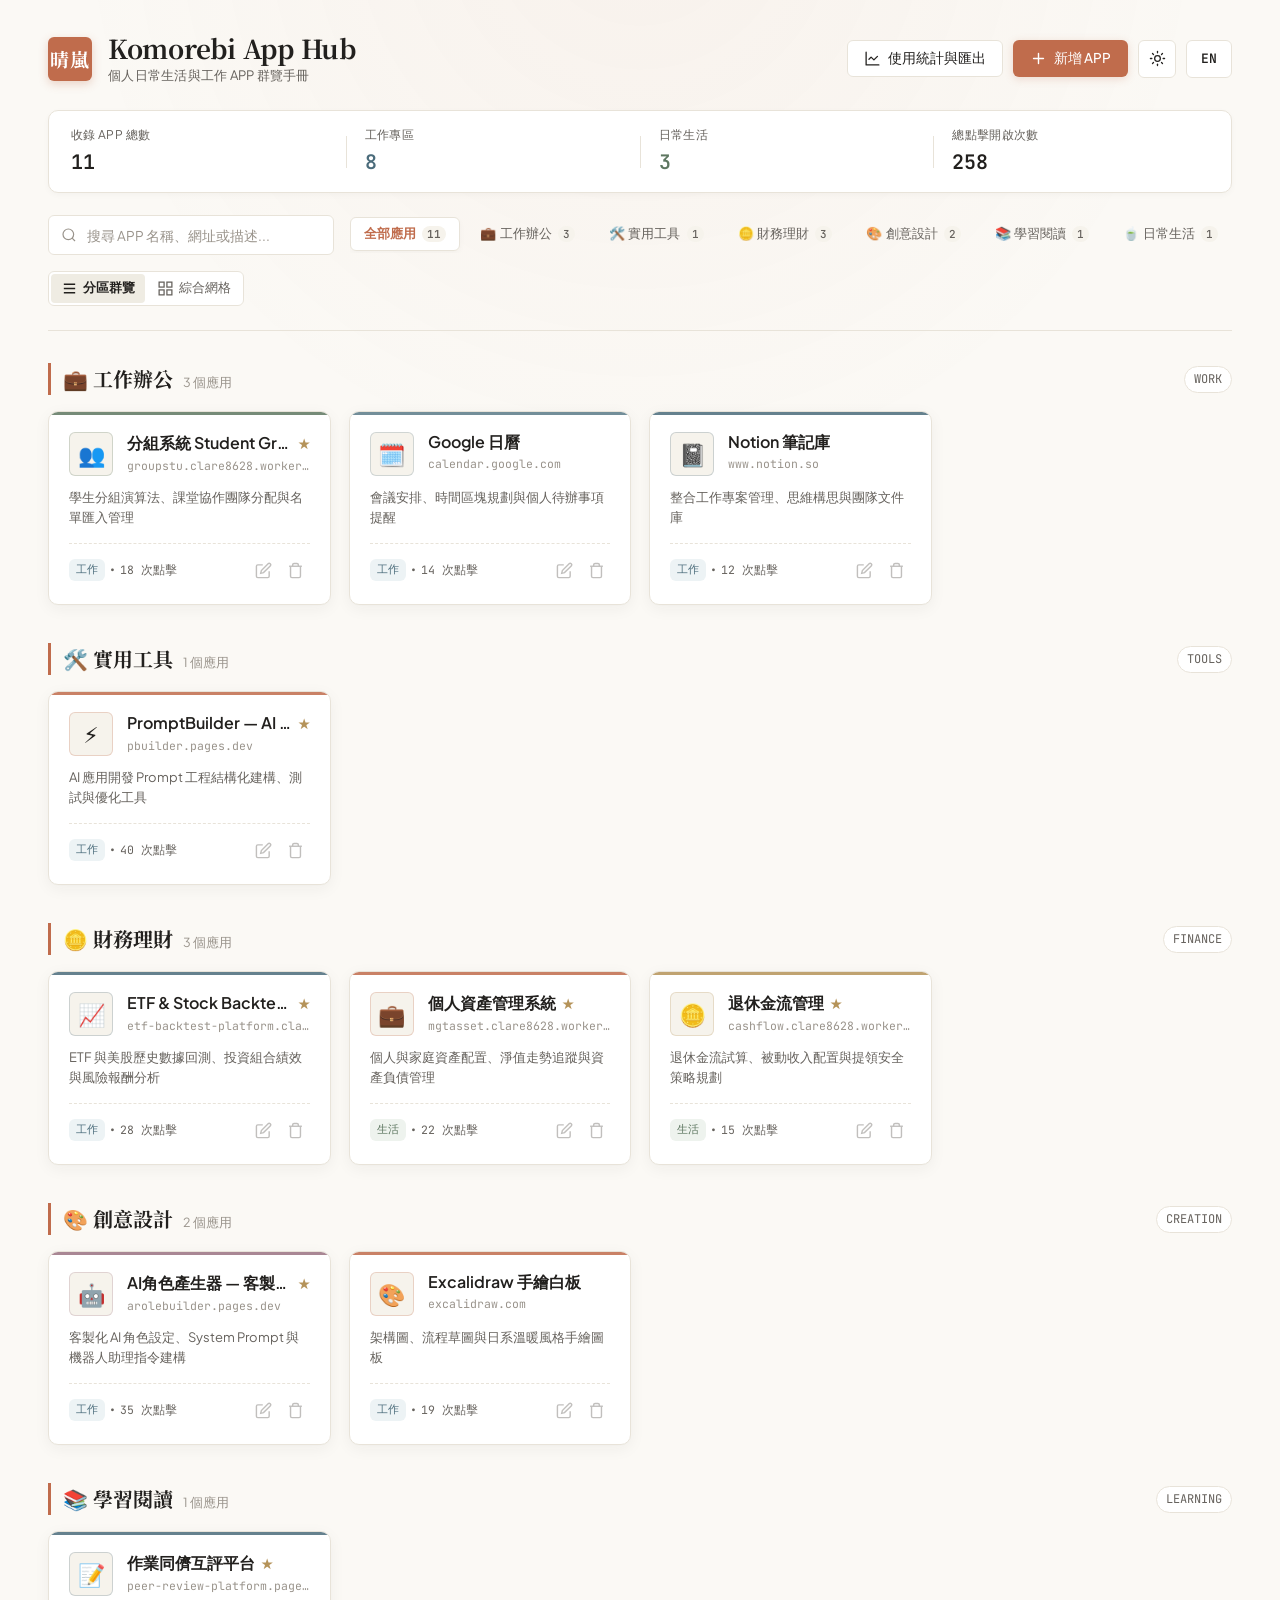
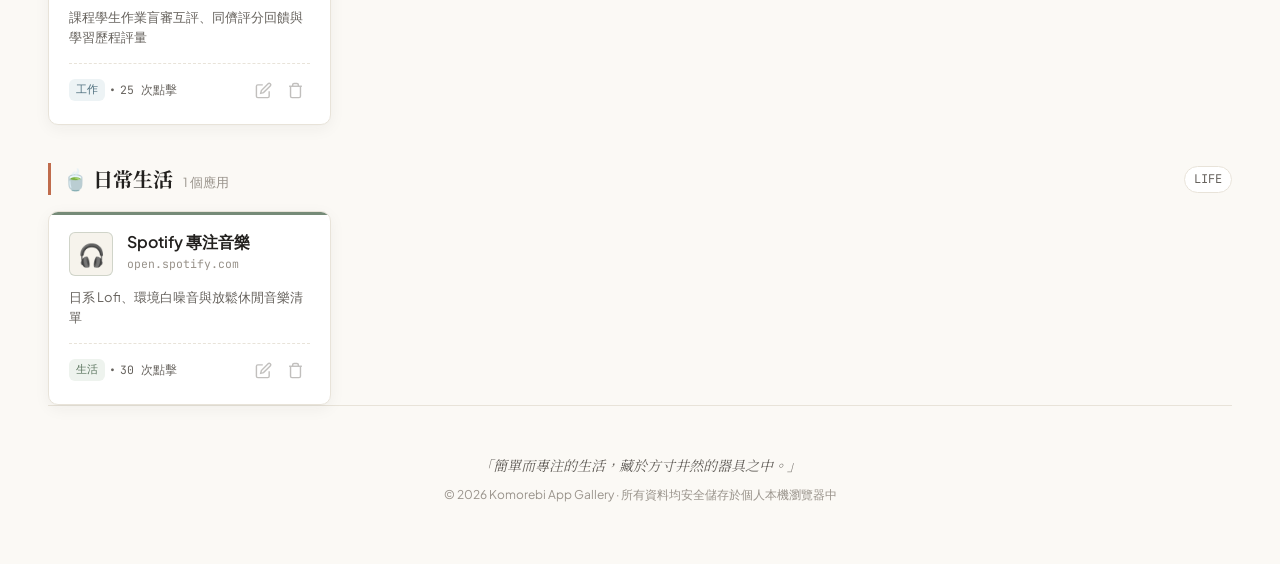
==== index.html @ ed37ae98 "feat: complete Komorebi Web App Gallery with Notion apps import" ====
<!DOCTYPE html>
<html lang="zh-Hant">
<head>
  <meta charset="UTF-8">
  <meta name="viewport" content="width=device-width, initial-scale=1.0">
  <title>Komorebi | 個人 Web APP 群覽網頁</title>
  <meta name="description" content="極簡日系溫潤風格的個人日常與工作 Web APP 群覽、管理與使用數據統計系統。">
  <!-- Google Fonts: Noto Serif TC (Editorial elegance) & Plus Jakarta Sans (Modern UI) -->
  <link rel="preconnect" href="https://fonts.googleapis.com">
  <link rel="preconnect" href="https://fonts.gstatic.com" crossorigin>
  <link href="https://fonts.googleapis.com/css2?family=Noto+Serif+TC:wght@400;600;700&family=Plus+Jakarta+Sans:wght@300;400;500;600;700&family=JetBrains+Mono:wght@400;500&display=swap" rel="stylesheet">
  <link rel="stylesheet" href="style.css">
</head>
<body>
  <div class="app-container">
    <!-- Header 頂部雜誌風刊頭導覽 -->
    <header class="editorial-header">
      <div class="header-top">
        <div class="brand-group">
          <span class="brand-stamp" aria-hidden="true">晴嵐</span>
          <div class="brand-title-wrap">
            <h1 class="brand-title" data-i18n="brandTitle">Komorebi App Hub</h1>
            <p class="brand-subtitle" data-i18n="brandSubtitle">個人日常生活與工作 APP 群覽手冊</p>
          </div>
        </div>

        <div class="header-actions">
          <!-- 統計儀表板按鈕 -->
          <button id="btnOpenStats" class="btn btn-outline" type="button" aria-haspopup="dialog">
            <svg class="icon" viewBox="0 0 24 24" fill="none" stroke="currentColor" stroke-width="1.8" stroke-linecap="round" stroke-linejoin="round"><path d="M3 3v18h18"/><path d="m19 9-5 5-4-4-3 3"/></svg>
            <span data-i18n="btnStats">使用統計與匯出</span>
          </button>

          <!-- 新增 APP 按鈕 -->
          <button id="btnOpenAddApp" class="btn btn-primary" type="button" aria-haspopup="dialog">
            <svg class="icon" viewBox="0 0 24 24" fill="none" stroke="currentColor" stroke-width="2" stroke-linecap="round" stroke-linejoin="round"><path d="M12 5v14M5 12h14"/></svg>
            <span data-i18n="btnAddApp">新增 APP</span>
          </button>

          <!-- 深淺色模式切換 -->
          <button id="btnThemeToggle" class="icon-button" type="button" title="切換色調" aria-label="Toggle theme">
            <svg id="iconSun" class="icon" viewBox="0 0 24 24" fill="none" stroke="currentColor" stroke-width="1.8" stroke-linecap="round" stroke-linejoin="round"><circle cx="12" cy="12" r="4"/><path d="M12 2v2"/><path d="M12 20v2"/><path d="m4.93 4.93 1.41 1.41"/><path d="m17.66 17.66 1.41 1.41"/><path d="M2 12h2"/><path d="M20 12h2"/><path d="m6.34 17.66-1.41 1.41"/><path d="m19.07 4.93-1.41 1.41"/></svg>
            <svg id="iconMoon" class="icon hidden" viewBox="0 0 24 24" fill="none" stroke="currentColor" stroke-width="1.8" stroke-linecap="round" stroke-linejoin="round"><path d="M12 3a6 6 0 0 0 9 9 9 9 0 1 1-9-9Z"/></svg>
          </button>

          <!-- 語言切換 (ZH / EN) -->
          <button id="btnLangToggle" class="lang-toggle-btn" type="button" aria-label="Switch language">
            <span class="lang-text" id="currentLangText">EN</span>
          </button>
        </div>
      </div>

      <!-- 統計摘要列 (Mini Metrics Bar) -->
      <section class="metrics-bar" aria-label="Overview Metrics">
        <div class="metric-item">
          <span class="metric-label" data-i18n="metricTotalApps">收錄 APP 總數</span>
          <strong class="metric-value" id="metricTotalApps">0</strong>
        </div>
        <div class="metric-divider"></div>
        <div class="metric-item">
          <span class="metric-label" data-i18n="metricWorkApps">工作專區</span>
          <strong class="metric-value highlight-work" id="metricWorkApps">0</strong>
        </div>
        <div class="metric-divider"></div>
        <div class="metric-item">
          <span class="metric-label" data-i18n="metricLifeApps">日常生活</span>
          <strong class="metric-value highlight-life" id="metricLifeApps">0</strong>
        </div>
        <div class="metric-divider"></div>
        <div class="metric-item">
          <span class="metric-label" data-i18n="metricTotalLaunches">總點擊開啟次數</span>
          <strong class="metric-value" id="metricTotalLaunches">0</strong>
        </div>
      </section>

      <!-- 篩選與檢視控制列 (Controls & Search) -->
      <div class="controls-bar">
        <!-- 搜尋列 -->
        <div class="search-wrap">
          <svg class="search-icon" viewBox="0 0 24 24" fill="none" stroke="currentColor" stroke-width="1.8"><circle cx="11" cy="11" r="8"/><path d="m21 21-4.3-4.3"/></svg>
          <input type="search" id="searchInput" class="search-input" placeholder="搜尋 APP 名稱、網址或描述..." data-i18n-placeholder="searchPlaceholder" autocomplete="off">
          <button id="btnClearSearch" class="clear-search-btn hidden" type="button" aria-label="Clear search">×</button>
        </div>

        <!-- 快速分類篩選按鈕列 -->
        <nav class="category-tabs" id="categoryTabs" aria-label="Category filter">
          <!-- Dynamically populated via JS -->
        </nav>

        <!-- 檢視模式切換 (群覽分區列 vs 緊湊網格) -->
        <div class="view-switch-group" role="radiogroup" aria-label="View Mode">
          <button type="button" id="btnViewSections" class="view-switch-btn active" title="依類型分區呈現" aria-pressed="true">
            <svg class="icon" viewBox="0 0 24 24" fill="none" stroke="currentColor" stroke-width="1.8"><path d="M4 6h16M4 12h16M4 18h16"/></svg>
            <span data-i18n="viewSections">分區群覽</span>
          </button>
          <button type="button" id="btnViewGrid" class="view-switch-btn" title="綜合網格" aria-pressed="false">
            <svg class="icon" viewBox="0 0 24 24" fill="none" stroke="currentColor" stroke-width="1.8"><rect x="3" y="3" width="7" height="7"/><rect x="14" y="3" width="7" height="7"/><rect x="14" y="14" width="7" height="7"/><rect x="3" y="14" width="7" height="7"/></svg>
            <span data-i18n="viewGrid">綜合網格</span>
          </button>
        </div>
      </div>
    </header>

    <!-- 主要內容區 (Gallery Sections / Grid) -->
    <main class="main-content" id="mainContent">
      <div id="galleryContainer" class="gallery-container">
        <!-- 動態渲染各分類與 APP 卡片 -->
      </div>

      <!-- 空狀態 (當無任何 APP 或搜尋無結果時) -->
      <div id="emptyState" class="empty-state hidden">
        <div class="empty-illustration">🍃</div>
        <h3 class="empty-title" data-i18n="emptyTitle">尚未找到相符的 Web APP</h3>
        <p class="empty-desc" data-i18n="emptyDesc">試著更換搜尋關鍵字，或點擊右上角「新增 APP」加入您的第一個應用。</p>
        <button id="btnEmptyAdd" class="btn btn-outline" type="button" data-i18n="emptyAddBtn">立刻新增 APP</button>
      </div>
    </main>

    <!-- 頁尾 -->
    <footer class="editorial-footer">
      <div class="footer-inner">
        <p class="footer-note">
          <span data-i18n="footerWabiSabi">「簡單而專注的生活，藏於方寸井然的器具之中。」</span>
        </p>
        <p class="footer-copy">
          © 2026 Komorebi App Gallery · <span data-i18n="footerDataNotice">所有資料均安全儲存於個人本機瀏覽器中</span>
        </p>
      </div>
    </footer>
  </div>

  <!-- 新增 / 編輯 APP 彈窗 (<dialog>) -->
  <dialog id="appDialog" class="modal-dialog">
    <div class="dialog-card">
      <header class="dialog-header">
        <h2 id="dialogTitle" class="dialog-title" data-i18n="modalAddTitle">新增 Web APP</h2>
        <button id="btnCloseDialog" class="btn-close" type="button" aria-label="Close dialog">✕</button>
      </header>

      <form id="appForm" class="dialog-form" novalidate>
        <input type="hidden" id="appId">

        <div class="form-group">
          <label for="appName" class="form-label">
            <span data-i18n="formName">APP 名稱</span> <span class="req">*</span>
          </label>
          <input type="text" id="appName" class="form-input" placeholder="例如：Notion 知識筆記、Spotify 音樂" required>
        </div>

        <div class="form-group">
          <label for="appUrl" class="form-label">
            <span data-i18n="formUrl">網址 URL</span> <span class="req">*</span>
          </label>
          <input type="url" id="appUrl" class="form-input" placeholder="https://..." required>
        </div>

        <div class="form-row">
          <div class="form-group form-group-half">
            <label for="appCategory" class="form-label">
              <span data-i18n="formCategory">所屬類型</span> <span class="req">*</span>
            </label>
            <select id="appCategory" class="form-select" required>
              <option value="work">💼 工作辦公 (Work)</option>
              <option value="life">🍵 日常生活 (Life)</option>
              <option value="learning">📚 學習閱讀 (Learning)</option>
              <option value="tools">🛠️ 實用工具 (Tools)</option>
              <option value="creation">🎨 創意設計 (Creation)</option>
              <option value="finance">🪙 財務理財 (Finance)</option>
            </select>
          </div>

          <div class="form-group form-group-half">
            <label for="appScope" class="form-label">
              <span data-i18n="formScope">使用場景維度</span> <span class="req">*</span>
            </label>
            <select id="appScope" class="form-select" required>
              <option value="work" data-i18n="scopeWork">工作用途 (Work)</option>
              <option value="life" data-i18n="scopeLife">日常生活 (Life)</option>
            </select>
          </div>
        </div>

        <div class="form-row">
          <div class="form-group form-group-half">
            <label for="appIcon" class="form-label">
              <span data-i18n="formIcon">圖示或 Emoji</span>
            </label>
            <input type="text" id="appIcon" class="form-input" placeholder="例如：📝, ☕, 📊 或圖片網址" maxlength="100">
          </div>

          <div class="form-group form-group-half">
            <label for="appColor" class="form-label">
              <span data-i18n="formColor">代表色系</span>
            </label>
            <div class="color-picker-group">
              <input type="color" id="appColor" class="form-color" value="#C06C4C">
              <span class="color-preset-wrap" id="colorPresets">
                <button type="button" class="preset-color-dot" style="background:#C06C4C" data-color="#C06C4C" title="陶橘"></button>
                <button type="button" class="preset-color-dot" style="background:#5B7B88" data-color="#5B7B88" title="和青"></button>
                <button type="button" class="preset-color-dot" style="background:#657D6A" data-color="#657D6A" title="抹茶"></button>
                <button type="button" class="preset-color-dot" style="background:#9B7382" data-color="#9B7382" title="墨紫"></button>
                <button type="button" class="preset-color-dot" style="background:#8D775F" data-color="#8D775F" title="柴褐"></button>
              </span>
            </div>
          </div>
        </div>

        <div class="form-group">
          <label for="appDescription" class="form-label">
            <span data-i18n="formDescription">簡介備註 / 說明</span>
          </label>
          <textarea id="appDescription" class="form-textarea" rows="2" placeholder="例如：用於專案規劃、日常反思或資料彙整"></textarea>
        </div>

        <div class="form-group form-checkbox-group">
          <label class="checkbox-label">
            <input type="checkbox" id="appPinned">
            <span class="checkbox-custom"></span>
            <span data-i18n="formPinned">釘選至常用精選 (Pinned to top)</span>
          </label>
        </div>

        <footer class="dialog-actions">
          <button type="button" id="btnCancelDialog" class="btn btn-outline" data-i18n="btnCancel">取消</button>
          <button type="submit" class="btn btn-primary" data-i18n="btnSave">儲存應用</button>
        </footer>
      </form>
    </div>
  </dialog>

  <!-- 數據統計與匯出抽屜/彈窗 (<dialog>) -->
  <dialog id="statsDialog" class="modal-dialog modal-dialog-lg">
    <div class="dialog-card">
      <header class="dialog-header">
        <div class="dialog-header-title-group">
          <h2 class="dialog-title" data-i18n="statsTitle">個人 APP 使用數據統計與匯出</h2>
          <p class="dialog-subtitle" data-i18n="statsSubtitle">追蹤工作與日常生活節奏，掌握數位工具使用習慣</p>
        </div>
        <button id="btnCloseStats" class="btn-close" type="button" aria-label="Close statistics">✕</button>
      </header>

      <div class="stats-content">
        <!-- 上半部：核心指標卡片 -->
        <div class="stats-summary-grid">
          <div class="stat-box">
            <span class="stat-box-title" data-i18n="statBoxTotalClicks">累計啟用次數</span>
            <span class="stat-box-num" id="statTotalClicks">0</span>
            <span class="stat-box-hint" data-i18n="statBoxClicksHint">每次點擊卡片自動計入</span>
          </div>
          <div class="stat-box">
            <span class="stat-box-title" data-i18n="statBoxWorkRatio">工作使用佔比</span>
            <span class="stat-box-num highlight-work" id="statWorkRatio">0%</span>
            <span class="stat-box-hint" id="statWorkCountText">0 次點擊</span>
          </div>
          <div class="stat-box">
            <span class="stat-box-title" data-i18n="statBoxLifeRatio">生活休閒佔比</span>
            <span class="stat-box-num highlight-life" id="statLifeRatio">0%</span>
            <span class="stat-box-hint" id="statLifeCountText">0 次點擊</span>
          </div>
          <div class="stat-box">
            <span class="stat-box-title" data-i18n="statBoxActiveApp">最常使用 APP</span>
            <span class="stat-box-num text-sm" id="statTopApp">-</span>
            <span class="stat-box-hint" id="statTopAppClicks">0 次</span>
          </div>
        </div>

        <!-- 比例長條視覺化 (Visual Progress Bar) -->
        <div class="ratio-bar-section">
          <div class="ratio-bar-labels">
            <span>💼 <span data-i18n="scopeWork">工作用途</span>: <strong id="ratioWorkPercent">0%</strong></span>
            <span>🍵 <span data-i18n="scopeLife">日常生活</span>: <strong id="ratioLifePercent">0%</strong></span>
          </div>
          <div class="ratio-progress-bar">
            <div id="ratioProgressWork" class="progress-fill work" style="width: 50%;"></div>
            <div id="ratioProgressLife" class="progress-fill life" style="width: 50%;"></div>
          </div>
        </div>

        <!-- 中半部：使用頻率排行榜 -->
        <div class="stats-rank-section">
          <h3 class="section-subheading" data-i18n="statsRankingTitle">🏆 常用排行榜 Top 5</h3>
          <ul class="stats-rank-list" id="statsRankList">
            <!-- 動態注入排名項目 -->
          </ul>
        </div>

        <!-- 下半部：數據匯出與備份管理 -->
        <div class="stats-export-section">
          <h3 class="section-subheading" data-i18n="exportSectionTitle">📦 數據備份與匯出管理</h3>
          <p class="section-desc" data-i18n="exportSectionDesc">支援將 APP 清單與使用紀錄匯出為 CSV 報表或完整 JSON 備份檔，隨時可跨電腦與瀏覽器還原。</p>

          <div class="export-btn-group">
            <button id="btnExportCSV" class="btn btn-outline" type="button">
              <svg class="icon" viewBox="0 0 24 24" fill="none" stroke="currentColor" stroke-width="1.8"><path d="M14 2H6a2 2 0 0 0-2 2v16a2 2 0 0 0 2 2h12a2 2 0 0 0 2-2V8z"/><polyline points="14 2 14 8 20 8"/><line x1="8" y1="13" x2="16" y2="13"/><line x1="8" y1="17" x2="16" y2="17"/></svg>
              <span data-i18n="btnExportCSV">匯出 CSV 使用報表</span>
            </button>

            <button id="btnExportJSON" class="btn btn-outline" type="button">
              <svg class="icon" viewBox="0 0 24 24" fill="none" stroke="currentColor" stroke-width="1.8"><path d="M21 15v4a2 2 0 0 1-2 2H5a2 2 0 0 1-2-2v-4"/><polyline points="7 10 12 15 17 10"/><line x1="12" y1="15" x2="12" y2="3"/></svg>
              <span data-i18n="btnExportJSON">匯出完整備份 (JSON)</span>
            </button>

            <label class="btn btn-outline file-input-label">
              <svg class="icon" viewBox="0 0 24 24" fill="none" stroke="currentColor" stroke-width="1.8"><path d="M21 15v4a2 2 0 0 1-2 2H5a2 2 0 0 1-2-2v-4"/><polyline points="17 8 12 3 7 8"/><line x1="12" y1="3" x2="12" y2="15"/></svg>
              <span data-i18n="btnImportJSON">匯入備份檔 (JSON)</span>
              <input type="file" id="fileImportJSON" accept=".json" class="visually-hidden">
            </label>

            <button id="btnResetData" class="btn btn-text text-danger" type="button" data-i18n="btnResetDefaults">
              重置為初始範例資料
            </button>
          </div>
        </div>
      </div>
    </div>
  </dialog>

  <!-- 刪除確認對話框 (<dialog>) -->
  <dialog id="deleteConfirmDialog" class="modal-dialog modal-dialog-sm">
    <div class="dialog-card">
      <header class="dialog-header">
        <h3 class="dialog-title" data-i18n="confirmDeleteTitle">確認移除此 APP？</h3>
        <button id="btnCloseDeleteConfirm" class="btn-close" type="button">✕</button>
      </header>
      <div class="dialog-body">
        <p id="deleteConfirmText" class="delete-hint">您確定要從群覽中移除「<strong id="deleteAppName"></strong>」嗎？此操作無法還原。</p>
      </div>
      <footer class="dialog-actions">
        <button id="btnCancelDelete" class="btn btn-outline" type="button" data-i18n="btnCancel">取消</button>
        <button id="btnConfirmDelete" class="btn btn-danger" type="button" data-i18n="btnDeleteConfirm">確認移除</button>
      </footer>
    </div>
  </dialog>

  <!-- 吐司通知提示 (Toast notification) -->
  <div id="toast" class="toast-notification hidden" role="status" aria-live="polite">
    <span id="toastMessage"></span>
  </div>

  <script type="module" src="app.js"></script>
</body>
</html>
---- style.css ----
/* ==========================================================================
   Komorebi App Hub - 日系溫潤極簡編輯風格樣式表 (Japanese Warm Minimalism & Editorial)
   ========================================================================== */

:root {
  /* 淺色日系和紙基調 (Washi Light Palette) */
  --bg-canvas: #FBF9F5;
  --bg-card: #FFFFFF;
  --bg-card-subtle: #F6F3EC;
  --bg-surface-hover: #EFECE3;
  --bg-dialog-overlay: rgba(34, 32, 30, 0.45);

  /* 文字墨色階級 (Sumi Ink Hierarchy) */
  --text-main: #22201E;
  --text-muted: #66625D;
  --text-faint: #99938B;
  --text-inverse: #FFFFFF;

  /* 日系傳統雅緻點綴色 (Japanese Traditional Accents) */
  --color-terracotta: #C06C4C; /* 陶橘 / 茜色 */
  --color-terracotta-soft: #F9EFE9;
  --color-matcha: #5E7761;     /* 抹茶綠 */
  --color-matcha-soft: #EEF3EE;
  --color-indigo: #4B6C7B;     /* 和青 */
  --color-indigo-soft: #EDF3F5;
  --color-gold: #B59359;       /* 砂金 */
  --color-gold-soft: #F8F4EB;
  --color-danger: #B33939;
  --color-danger-soft: #FBF0F0;

  /* 線條與陰影 (Delicate Edges & Shadows) */
  --border-light: #E8E3D9;
  --border-hover: #D4CDBC;
  --shadow-sm: 0 2px 6px rgba(42, 38, 33, 0.03);
  --shadow-card: 0 4px 16px rgba(42, 38, 33, 0.05), 0 1px 3px rgba(42, 38, 33, 0.02);
  --shadow-hover: 0 10px 28px rgba(42, 38, 33, 0.09), 0 2px 6px rgba(42, 38, 33, 0.04);
  --shadow-modal: 0 24px 60px rgba(34, 32, 30, 0.18), 0 6px 18px rgba(34, 32, 30, 0.08);

  /* 字體系統 (Typography System) */
  --font-serif: 'Noto Serif TC', serif;
  --font-sans: 'Plus Jakarta Sans', system-ui, -apple-system, BlinkMacSystemFont, 'Segoe UI', Roboto, sans-serif;
  --font-mono: 'JetBrains Mono', monospace;

  /* 幾何尺寸與圓角 */
  --radius-sm: 6px;
  --radius-md: 10px;
  --radius-lg: 16px;
  --radius-full: 9999px;
  --transition-fast: 0.18s cubic-bezier(0.16, 1, 0.3, 1);
  --transition-normal: 0.28s cubic-bezier(0.16, 1, 0.3, 1);
}

/* 深色和風墨夜模式 (Sumi Ink Yoru Dark Mode) */
[data-theme="dark"] {
  --bg-canvas: #161514;
  --bg-card: #201E1C;
  --bg-card-subtle: #292724;
  --bg-surface-hover: #33302C;
  --bg-dialog-overlay: rgba(0, 0, 0, 0.75);

  --text-main: #F3EFEB;
  --text-muted: #B3ADA5;
  --text-faint: #7E776F;
  --text-inverse: #161514;

  --color-terracotta: #D87F60;
  --color-terracotta-soft: #38241D;
  --color-matcha: #76957B;
  --color-matcha-soft: #202D22;
  --color-indigo: #62889A;
  --color-indigo-soft: #1B2930;
  --color-gold: #CCA76B;
  --color-gold-soft: #322A1E;

  --border-light: #34302C;
  --border-hover: #48443E;
  --shadow-sm: 0 2px 6px rgba(0, 0, 0, 0.3);
  --shadow-card: 0 4px 18px rgba(0, 0, 0, 0.4);
  --shadow-hover: 0 10px 30px rgba(0, 0, 0, 0.6);
  --shadow-modal: 0 24px 60px rgba(0, 0, 0, 0.8);
}

/* 基礎重設 */
*, *::before, *::after {
  box-sizing: border-box;
  margin: 0;
  padding: 0;
}

body {
  background-color: var(--bg-canvas);
  color: var(--text-main);
  font-family: var(--font-sans);
  font-size: 15px;
  line-height: 1.6;
  -webkit-font-smoothing: antialiased;
  -moz-osx-font-smoothing: grayscale;
  transition: background-color var(--transition-normal), color var(--transition-normal);
  min-height: 100vh;
  display: flex;
  flex-direction: column;
}

/* 裝飾底層紋理 (Subtle Washi Texture Gradient) */
body::before {
  content: "";
  position: fixed;
  top: 0;
  left: 0;
  right: 0;
  height: 420px;
  background: radial-gradient(circle at 50% -20%, rgba(192, 108, 76, 0.05) 0%, transparent 70%);
  pointer-events: none;
  z-index: 0;
}

.app-container {
  position: relative;
  z-index: 1;
  max-width: 1240px;
  margin: 0 auto;
  padding: 32px 28px 60px;
  width: 100%;
  display: flex;
  flex-direction: column;
  min-height: 100vh;
}

/* ==========================================================================
   Editorial Header 雜誌刊頭導覽列
   ========================================================================== */
.editorial-header {
  margin-bottom: 32px;
  border-bottom: 1px solid var(--border-light);
  padding-bottom: 24px;
}

.header-top {
  display: flex;
  justify-content: space-between;
  align-items: center;
  flex-wrap: wrap;
  gap: 20px;
  margin-bottom: 24px;
}

.brand-group {
  display: flex;
  align-items: center;
  gap: 16px;
}

/* 日系印章風裝飾 (Inkan / Seal Badge) */
.brand-stamp {
  display: inline-flex;
  align-items: center;
  justify-content: center;
  width: 44px;
  height: 44px;
  background-color: var(--color-terracotta);
  color: #FFFFFF;
  font-family: var(--font-serif);
  font-weight: 700;
  font-size: 19px;
  border-radius: var(--radius-sm);
  box-shadow: 0 3px 10px rgba(192, 108, 76, 0.28);
  letter-spacing: 1px;
  user-select: none;
  transition: transform var(--transition-fast);
}

.brand-stamp:hover {
  transform: rotate(-3deg) scale(1.04);
}

.brand-title {
  font-family: var(--font-serif);
  font-size: 26px;
  font-weight: 700;
  letter-spacing: -0.01em;
  color: var(--text-main);
  line-height: 1.2;
}

.brand-subtitle {
  font-size: 13px;
  color: var(--text-muted);
  margin-top: 2px;
  letter-spacing: 0.02em;
}

.header-actions {
  display: flex;
  align-items: center;
  gap: 10px;
  flex-wrap: wrap;
}

/* 按鈕樣式 (Buttons) */
.btn {
  display: inline-flex;
  align-items: center;
  justify-content: center;
  gap: 7px;
  font-family: var(--font-sans);
  font-size: 13.5px;
  font-weight: 500;
  padding: 8px 16px;
  border-radius: var(--radius-sm);
  border: 1px solid transparent;
  cursor: pointer;
  text-decoration: none;
  transition: all var(--transition-fast);
  white-space: nowrap;
}

.btn-primary {
  background-color: var(--color-terracotta);
  color: #FFFFFF;
  box-shadow: 0 2px 8px rgba(192, 108, 76, 0.22);
}

.btn-primary:hover {
  background-color: #AA5A3C;
  transform: translateY(-1px);
  box-shadow: 0 4px 12px rgba(192, 108, 76, 0.32);
}

.btn-outline {
  background-color: var(--bg-card);
  color: var(--text-main);
  border-color: var(--border-light);
}

.btn-outline:hover {
  border-color: var(--border-hover);
  background-color: var(--bg-card-subtle);
  transform: translateY(-1px);
}

.btn-danger {
  background-color: var(--color-danger);
  color: #FFFFFF;
}

.btn-danger:hover {
  background-color: #922828;
}

.btn-text {
  background: transparent;
  border: none;
  padding: 8px 12px;
  color: var(--text-muted);
}

.btn-text:hover {
  color: var(--text-main);
}

.icon-button {
  display: inline-flex;
  align-items: center;
  justify-content: center;
  width: 38px;
  height: 38px;
  background-color: var(--bg-card);
  color: var(--text-main);
  border: 1px solid var(--border-light);
  border-radius: var(--radius-sm);
  cursor: pointer;
  transition: all var(--transition-fast);
}

.icon-button:hover {
  border-color: var(--border-hover);
  background-color: var(--bg-card-subtle);
  transform: translateY(-1px);
}

.icon {
  width: 17px;
  height: 17px;
}

/* 雙語切換按鈕 (Language Toggle Button) */
.lang-toggle-btn {
  display: inline-flex;
  align-items: center;
  justify-content: center;
  height: 38px;
  padding: 0 14px;
  background-color: var(--bg-card);
  color: var(--text-main);
  border: 1px solid var(--border-light);
  border-radius: var(--radius-sm);
  font-family: var(--font-mono);
  font-size: 13px;
  font-weight: 600;
  cursor: pointer;
  transition: all var(--transition-fast);
}

.lang-toggle-btn:hover {
  border-color: var(--color-terracotta);
  color: var(--color-terracotta);
  background-color: var(--color-terracotta-soft);
}

/* ==========================================================================
   Metrics Bar (快捷統計摘要)
   ========================================================================== */
.metrics-bar {
  display: flex;
  align-items: center;
  background-color: var(--bg-card);
  border: 1px solid var(--border-light);
  border-radius: var(--radius-md);
  padding: 14px 22px;
  margin-bottom: 22px;
  box-shadow: var(--shadow-sm);
  overflow-x: auto;
}

.metric-item {
  display: flex;
  flex-direction: column;
  gap: 2px;
  flex: 1;
  min-width: 110px;
}

.metric-label {
  font-size: 12px;
  color: var(--text-muted);
  letter-spacing: 0.03em;
  text-transform: uppercase;
}

.metric-value {
  font-family: var(--font-mono);
  font-size: 20px;
  font-weight: 600;
  color: var(--text-main);
}

.metric-divider {
  width: 1px;
  height: 32px;
  background-color: var(--border-light);
  margin: 0 18px;
}

.highlight-work {
  color: var(--color-indigo) !important;
}

.highlight-life {
  color: var(--color-matcha) !important;
}

/* ==========================================================================
   Controls Bar (搜尋與分類標籤)
   ========================================================================== */
.controls-bar {
  display: flex;
  align-items: center;
  justify-content: space-between;
  gap: 16px;
  flex-wrap: wrap;
}

.search-wrap {
  position: relative;
  flex: 1;
  min-width: 240px;
  max-width: 380px;
}

.search-icon {
  position: absolute;
  left: 13px;
  top: 50%;
  transform: translateY(-50%);
  width: 16px;
  height: 16px;
  color: var(--text-faint);
  pointer-events: none;
}

.search-input {
  width: 100%;
  height: 40px;
  background-color: var(--bg-card);
  border: 1px solid var(--border-light);
  border-radius: var(--radius-sm);
  padding: 0 34px 0 38px;
  font-family: var(--font-sans);
  font-size: 13.5px;
  color: var(--text-main);
  transition: all var(--transition-fast);
}

.search-input:focus {
  outline: none;
  border-color: var(--color-terracotta);
  box-shadow: 0 0 0 3px rgba(192, 108, 76, 0.12);
}

.search-input::placeholder {
  color: var(--text-faint);
}

.clear-search-btn {
  position: absolute;
  right: 10px;
  top: 50%;
  transform: translateY(-50%);
  background: none;
  border: none;
  color: var(--text-muted);
  font-size: 16px;
  cursor: pointer;
  padding: 2px 6px;
  border-radius: var(--radius-full);
}

.category-tabs {
  display: flex;
  align-items: center;
  gap: 6px;
  overflow-x: auto;
  padding-bottom: 2px;
}

.tab-btn {
  display: inline-flex;
  align-items: center;
  gap: 6px;
  padding: 7px 13px;
  background-color: transparent;
  color: var(--text-muted);
  border: 1px solid transparent;
  border-radius: var(--radius-sm);
  font-size: 13px;
  font-weight: 500;
  cursor: pointer;
  white-space: nowrap;
  transition: all var(--transition-fast);
}

.tab-btn:hover {
  color: var(--text-main);
  background-color: var(--bg-card-subtle);
}

.tab-btn.active {
  background-color: var(--bg-card);
  color: var(--color-terracotta);
  border-color: var(--border-light);
  box-shadow: var(--shadow-sm);
  font-weight: 600;
}

.tab-count {
  font-family: var(--font-mono);
  font-size: 11px;
  padding: 1px 5px;
  border-radius: var(--radius-full);
  background-color: var(--bg-card-subtle);
  color: var(--text-muted);
}

.view-switch-group {
  display: inline-flex;
  background-color: var(--bg-card);
  border: 1px solid var(--border-light);
  border-radius: var(--radius-sm);
  padding: 2px;
  gap: 2px;
}

.view-switch-btn {
  display: inline-flex;
  align-items: center;
  gap: 5px;
  padding: 6px 10px;
  font-size: 12.5px;
  background: transparent;
  border: none;
  border-radius: 4px;
  color: var(--text-muted);
  cursor: pointer;
  transition: all var(--transition-fast);
}

.view-switch-btn.active {
  background-color: var(--bg-surface-hover);
  color: var(--text-main);
  font-weight: 600;
}

/* ==========================================================================
   Gallery Container & Categorized Sections (同一類型放置在同一區塊/列)
   ========================================================================== */
.gallery-container {
  display: flex;
  flex-direction: column;
  gap: 38px;
}

/* 分類區塊 */
.category-section {
  display: flex;
  flex-direction: column;
  gap: 16px;
}

.section-header {
  display: flex;
  align-items: center;
  justify-content: space-between;
  border-left: 3px solid var(--color-terracotta);
  padding-left: 12px;
}

.section-header-title-wrap {
  display: flex;
  align-items: baseline;
  gap: 10px;
}

.section-title {
  font-family: var(--font-serif);
  font-size: 20px;
  font-weight: 700;
  color: var(--text-main);
}

.section-subtitle {
  font-size: 12.5px;
  color: var(--text-faint);
}

.section-count-badge {
  font-family: var(--font-mono);
  font-size: 12px;
  background-color: var(--bg-card);
  border: 1px solid var(--border-light);
  padding: 3px 9px;
  border-radius: var(--radius-full);
  color: var(--text-muted);
}

/* 卡片網格 (Cards Grid) */
.cards-grid {
  display: grid;
  grid-template-columns: repeat(auto-fill, minmax(280px, 1fr));
  gap: 18px;
}

/* APP 卡片 (App Card) */
.app-card {
  position: relative;
  background-color: var(--bg-card);
  border: 1px solid var(--border-light);
  border-radius: var(--radius-md);
  padding: 20px;
  display: flex;
  flex-direction: column;
  justify-content: space-between;
  box-shadow: var(--shadow-card);
  transition: all var(--transition-normal);
  cursor: pointer;
  overflow: hidden;
  text-decoration: none;
  color: inherit;
}

.app-card::after {
  content: "";
  position: absolute;
  top: 0;
  left: 0;
  width: 100%;
  height: 3px;
  background-color: var(--card-accent, var(--color-terracotta));
  opacity: 0.85;
  transition: height var(--transition-fast);
}

.app-card:hover {
  transform: translateY(-3px);
  border-color: var(--border-hover);
  box-shadow: var(--shadow-hover);
}

.app-card:hover::after {
  height: 4px;
}

/* 卡片頂部：Icon、名稱、釘選徽章 */
.card-top {
  display: flex;
  align-items: flex-start;
  gap: 14px;
  margin-bottom: 12px;
}

.card-icon-box {
  width: 44px;
  height: 44px;
  border-radius: var(--radius-sm);
  background-color: var(--bg-card-subtle);
  border: 1px solid var(--border-light);
  display: flex;
  align-items: center;
  justify-content: center;
  font-size: 22px;
  flex-shrink: 0;
  overflow: hidden;
}

.card-icon-img {
  width: 100%;
  height: 100%;
  object-fit: cover;
}

.card-meta {
  flex: 1;
  min-width: 0;
}

.card-title-row {
  display: flex;
  align-items: center;
  gap: 6px;
}

.card-title {
  font-family: var(--font-sans);
  font-size: 16px;
  font-weight: 600;
  color: var(--text-main);
  white-space: nowrap;
  overflow: hidden;
  text-overflow: ellipsis;
  line-height: 1.3;
}

.card-pinned-star {
  color: var(--color-gold);
  font-size: 14px;
  flex-shrink: 0;
}

.card-url {
  font-family: var(--font-mono);
  font-size: 11.5px;
  color: var(--text-faint);
  white-space: nowrap;
  overflow: hidden;
  text-overflow: ellipsis;
  margin-top: 2px;
}

.card-desc {
  font-size: 13px;
  color: var(--text-muted);
  line-height: 1.5;
  margin-bottom: 16px;
  display: -webkit-box;
  -webkit-line-clamp: 2;
  -webkit-box-orient: vertical;
  overflow: hidden;
}

/* 卡片底部狀態列與按鈕 */
.card-footer {
  display: flex;
  align-items: center;
  justify-content: space-between;
  padding-top: 12px;
  border-top: 1px dashed var(--border-light);
  gap: 8px;
}

.card-stats-tag {
  display: inline-flex;
  align-items: center;
  gap: 4px;
  font-family: var(--font-mono);
  font-size: 11.5px;
  color: var(--text-muted);
}

.card-scope-badge {
  font-size: 11px;
  padding: 2px 7px;
  border-radius: var(--radius-sm);
  font-weight: 500;
}

.scope-work-badge {
  background-color: var(--color-indigo-soft);
  color: var(--color-indigo);
}

.scope-life-badge {
  background-color: var(--color-matcha-soft);
  color: var(--color-matcha);
}

.card-actions {
  display: flex;
  align-items: center;
  gap: 4px;
  opacity: 0.4;
  transition: opacity var(--transition-fast);
}

.app-card:hover .card-actions {
  opacity: 1;
}

.card-action-btn {
  width: 28px;
  height: 28px;
  border-radius: 4px;
  border: 1px solid transparent;
  background: transparent;
  color: var(--text-muted);
  display: flex;
  align-items: center;
  justify-content: center;
  cursor: pointer;
  transition: all var(--transition-fast);
}

.card-action-btn:hover {
  background-color: var(--bg-surface-hover);
  color: var(--text-main);
  border-color: var(--border-light);
}

.card-action-btn.delete-btn:hover {
  background-color: var(--color-danger-soft);
  color: var(--color-danger);
}

/* ==========================================================================
   空狀態 (Empty State)
   ========================================================================== */
.empty-state {
  text-align: center;
  padding: 64px 20px;
  background-color: var(--bg-card);
  border: 1px dashed var(--border-light);
  border-radius: var(--radius-md);
  margin-top: 20px;
}

.empty-illustration {
  font-size: 42px;
  margin-bottom: 12px;
}

.empty-title {
  font-family: var(--font-serif);
  font-size: 19px;
  color: var(--text-main);
  margin-bottom: 6px;
}

.empty-desc {
  font-size: 13.5px;
  color: var(--text-muted);
  max-width: 420px;
  margin: 0 auto 20px;
}

/* ==========================================================================
   Editorial Footer 頁尾
   ========================================================================== */
.editorial-footer {
  margin-top: auto;
  padding-top: 48px;
  border-top: 1px solid var(--border-light);
  text-align: center;
}

.footer-note {
  font-family: var(--font-serif);
  font-size: 14px;
  color: var(--text-muted);
  font-style: italic;
  margin-bottom: 8px;
}

.footer-copy {
  font-size: 12px;
  color: var(--text-faint);
}

/* ==========================================================================
   Native Modal Dialogs (<dialog>)
   ========================================================================== */
.modal-dialog {
  margin: auto;
  border: none;
  background: transparent;
  padding: 20px;
  max-width: 540px;
  width: 90vw;
  color: var(--text-main);
}

.modal-dialog-lg {
  max-width: 720px;
}

.modal-dialog-sm {
  max-width: 420px;
}

.modal-dialog::backdrop {
  background-color: var(--bg-dialog-overlay);
  backdrop-filter: blur(4px);
  -webkit-backdrop-filter: blur(4px);
  animation: fadeIn 0.2s ease-out;
}

.dialog-card {
  background-color: var(--bg-card);
  border: 1px solid var(--border-light);
  border-radius: var(--radius-lg);
  box-shadow: var(--shadow-modal);
  padding: 28px;
  animation: slideUp 0.25s cubic-bezier(0.16, 1, 0.3, 1);
}

.dialog-header {
  display: flex;
  justify-content: space-between;
  align-items: flex-start;
  margin-bottom: 22px;
  padding-bottom: 14px;
  border-bottom: 1px solid var(--border-light);
}

.dialog-header-title-group {
  display: flex;
  flex-direction: column;
  gap: 4px;
}

.dialog-title {
  font-family: var(--font-serif);
  font-size: 20px;
  font-weight: 700;
  color: var(--text-main);
}

.dialog-subtitle {
  font-size: 12.5px;
  color: var(--text-muted);
}

.btn-close {
  background: none;
  border: none;
  font-size: 18px;
  color: var(--text-muted);
  cursor: pointer;
  padding: 4px 8px;
  border-radius: 4px;
  transition: all var(--transition-fast);
}

.btn-close:hover {
  background-color: var(--bg-card-subtle);
  color: var(--text-main);
}

/* 表單元素 (Forms) */
.dialog-form {
  display: flex;
  flex-direction: column;
  gap: 16px;
}

.form-row {
  display: flex;
  gap: 16px;
}

.form-group {
  display: flex;
  flex-direction: column;
  gap: 6px;
}

.form-group-half {
  flex: 1;
}

.form-label {
  font-size: 12.5px;
  font-weight: 600;
  color: var(--text-main);
}

.req {
  color: var(--color-danger);
}

.form-input,
.form-select,
.form-textarea {
  width: 100%;
  padding: 9px 12px;
  border: 1px solid var(--border-light);
  border-radius: var(--radius-sm);
  background-color: var(--bg-canvas);
  color: var(--text-main);
  font-family: var(--font-sans);
  font-size: 13.5px;
  transition: all var(--transition-fast);
}

.form-input:focus,
.form-select:focus,
.form-textarea:focus {
  outline: none;
  border-color: var(--color-terracotta);
  box-shadow: 0 0 0 3px rgba(192, 108, 76, 0.12);
  background-color: var(--bg-card);
}

.form-textarea {
  resize: vertical;
}

.color-picker-group {
  display: flex;
  align-items: center;
  gap: 10px;
}

.form-color {
  -webkit-appearance: none;
  -moz-appearance: none;
  appearance: none;
  width: 38px;
  height: 38px;
  border: 1px solid var(--border-light);
  border-radius: var(--radius-sm);
  cursor: pointer;
  background: none;
  padding: 2px;
}

.form-color::-webkit-color-swatch-wrapper {
  padding: 0;
}

.form-color::-webkit-color-swatch {
  border: none;
  border-radius: 4px;
}

.color-preset-wrap {
  display: flex;
  gap: 6px;
}

.preset-color-dot {
  width: 22px;
  height: 22px;
  border-radius: var(--radius-full);
  border: 2px solid var(--bg-card);
  box-shadow: 0 0 0 1px var(--border-light);
  cursor: pointer;
  transition: transform var(--transition-fast);
}

.preset-color-dot:hover {
  transform: scale(1.2);
}

.form-checkbox-group {
  margin-top: 4px;
}

.checkbox-label {
  display: inline-flex;
  align-items: center;
  gap: 8px;
  font-size: 13px;
  color: var(--text-main);
  cursor: pointer;
}

.dialog-actions {
  display: flex;
  justify-content: flex-end;
  gap: 10px;
  margin-top: 8px;
  padding-top: 16px;
  border-top: 1px solid var(--border-light);
}

/* ==========================================================================
   數據統計面板 (Statistics Modal & Charts)
   ========================================================================== */
.stats-content {
  display: flex;
  flex-direction: column;
  gap: 22px;
}

.stats-summary-grid {
  display: grid;
  grid-template-columns: repeat(auto-fit, minmax(140px, 1fr));
  gap: 14px;
}

.stat-box {
  background-color: var(--bg-card-subtle);
  border: 1px solid var(--border-light);
  border-radius: var(--radius-md);
  padding: 14px;
  display: flex;
  flex-direction: column;
  gap: 4px;
}

.stat-box-title {
  font-size: 12px;
  color: var(--text-muted);
}

.stat-box-num {
  font-family: var(--font-mono);
  font-size: 22px;
  font-weight: 700;
  color: var(--text-main);
}

.stat-box-hint {
  font-size: 11px;
  color: var(--text-faint);
}

.text-sm {
  font-size: 16px;
  white-space: nowrap;
  overflow: hidden;
  text-overflow: ellipsis;
}

/* 視覺佔比長條 (Visual Progress Bar) */
.ratio-bar-section {
  background-color: var(--bg-card-subtle);
  border: 1px solid var(--border-light);
  border-radius: var(--radius-md);
  padding: 14px 18px;
}

.ratio-bar-labels {
  display: flex;
  justify-content: space-between;
  font-size: 12.5px;
  margin-bottom: 8px;
}

.ratio-progress-bar {
  height: 10px;
  border-radius: var(--radius-full);
  background-color: var(--border-light);
  display: flex;
  overflow: hidden;
}

.progress-fill {
  height: 100%;
  transition: width 0.4s ease;
}

.progress-fill.work {
  background-color: var(--color-indigo);
}

.progress-fill.life {
  background-color: var(--color-matcha);
}

/* 排行榜清單 */
.section-subheading {
  font-family: var(--font-serif);
  font-size: 16px;
  font-weight: 700;
  margin-bottom: 12px;
  color: var(--text-main);
}

.section-desc {
  font-size: 12.5px;
  color: var(--text-muted);
  margin-bottom: 14px;
}

.stats-rank-list {
  list-style: none;
  display: flex;
  flex-direction: column;
  gap: 8px;
}

.rank-item {
  display: flex;
  align-items: center;
  justify-content: space-between;
  padding: 8px 12px;
  background-color: var(--bg-card-subtle);
  border-radius: var(--radius-sm);
  font-size: 13px;
}

.rank-left {
  display: flex;
  align-items: center;
  gap: 10px;
}

.rank-index {
  font-family: var(--font-mono);
  font-weight: 700;
  width: 18px;
  color: var(--text-muted);
}

.rank-item:nth-child(1) .rank-index { color: var(--color-gold); }
.rank-item:nth-child(2) .rank-index { color: #8C8C8C; }
.rank-item:nth-child(3) .rank-index { color: #A07242; }

.rank-name {
  font-weight: 600;
}

.rank-clicks {
  font-family: var(--font-mono);
  font-size: 12px;
  color: var(--text-muted);
}

/* 匯出與管理按鈕組 */
.export-btn-group {
  display: flex;
  align-items: center;
  gap: 10px;
  flex-wrap: wrap;
}

.file-input-label {
  cursor: pointer;
  margin-bottom: 0;
}

.visually-hidden {
  position: absolute;
  width: 1px;
  height: 1px;
  padding: 0;
  margin: -1px;
  overflow: hidden;
  clip: rect(0, 0, 0, 0);
  border: 0;
}

.text-danger {
  color: var(--color-danger);
}

.text-danger:hover {
  color: #8C1D1D;
}

.delete-hint {
  font-size: 14px;
  color: var(--text-muted);
  margin: 12px 0 20px;
  line-height: 1.6;
}

/* ==========================================================================
   Toast 通知 (Notification Toast)
   ========================================================================== */
.toast-notification {
  position: fixed;
  bottom: 28px;
  right: 28px;
  background-color: var(--text-main);
  color: var(--text-inverse);
  padding: 12px 20px;
  border-radius: var(--radius-sm);
  font-size: 13.5px;
  box-shadow: 0 8px 24px rgba(0, 0, 0, 0.22);
  z-index: 9999;
  display: flex;
  align-items: center;
  gap: 8px;
  animation: slideInRight 0.24s cubic-bezier(0.16, 1, 0.3, 1);
}

/* 通用輔助類別 */
.hidden {
  display: none !important;
}

/* ==========================================================================
   動畫效果 (Keyframes)
   ========================================================================== */
@keyframes fadeIn {
  from { opacity: 0; }
  to { opacity: 1; }
}

@keyframes slideUp {
  from {
    opacity: 0;
    transform: translateY(16px) scale(0.98);
  }
  to {
    opacity: 1;
    transform: translateY(0) scale(1);
  }
}

@keyframes slideInRight {
  from {
    opacity: 0;
    transform: translateX(20px);
  }
  to {
    opacity: 1;
    transform: translateX(0);
  }
}

/* ==========================================================================
   響應式設計 (RWD Breakpoints)
   ========================================================================== */
@media (max-width: 768px) {
  .app-container {
    padding: 20px 16px 40px;
  }

  .header-top {
    flex-direction: column;
    align-items: flex-start;
    gap: 16px;
  }

  .header-actions {
    width: 100%;
    justify-content: flex-start;
  }

  .controls-bar {
    flex-direction: column;
    align-items: stretch;
  }

  .search-wrap {
    max-width: 100%;
  }

  .form-row {
    flex-direction: column;
    gap: 14px;
  }

  .cards-grid {
    grid-template-columns: 1fr;
  }

  .modal-dialog {
    width: 95vw;
    padding: 10px;
  }

  .dialog-card {
    padding: 20px 16px;
  }

  .export-btn-group {
    flex-direction: column;
    align-items: stretch;
  }

  .export-btn-group .btn {
    width: 100%;
  }
}
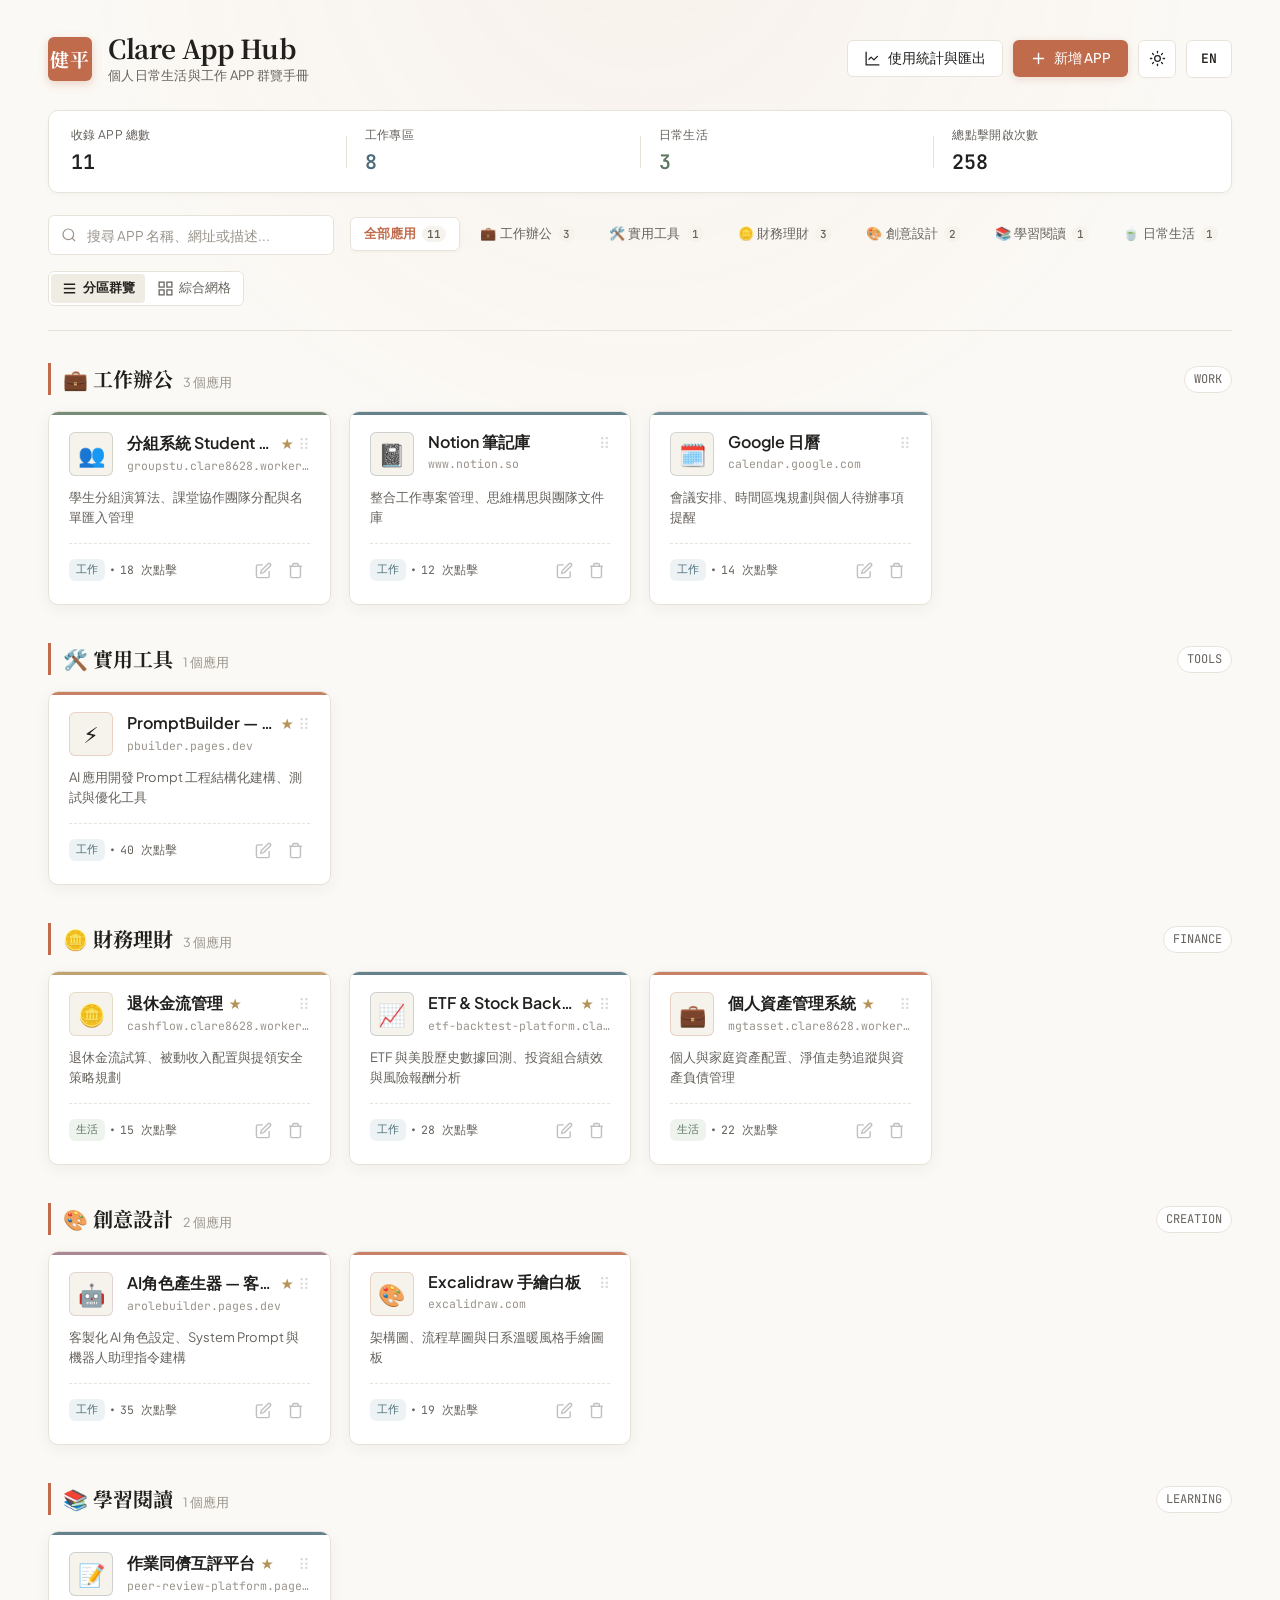
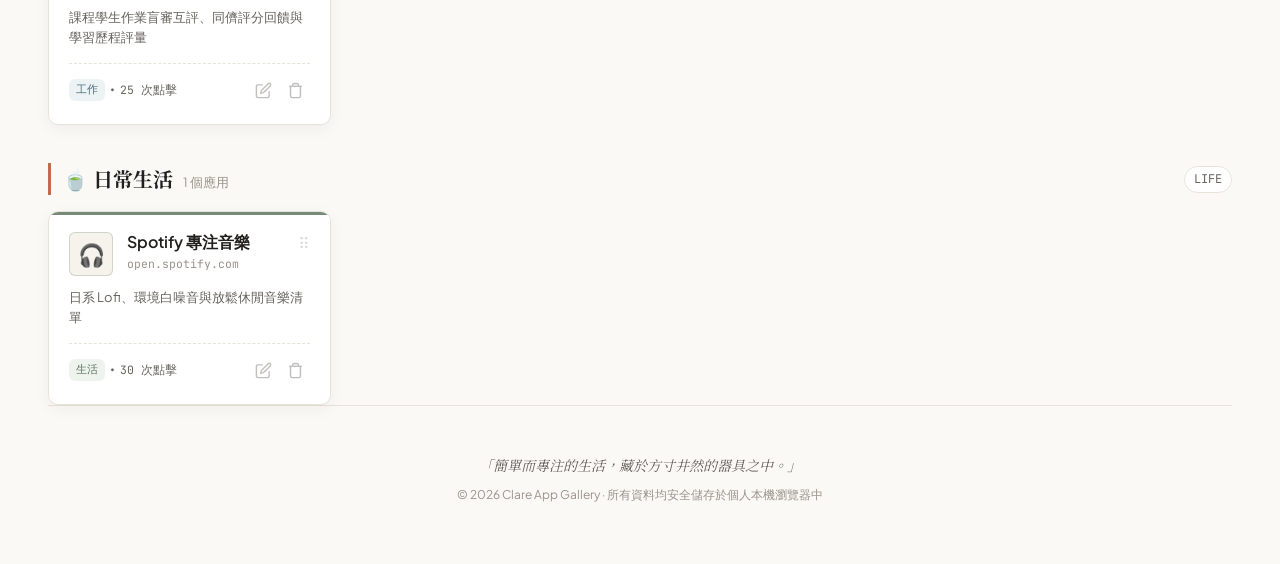
==== commit 011a30ea: "feat: rebrand to Clare and 健平, implement drag-and-drop card ordering and cross-group moving" ====
--- a/index.html
+++ b/index.html
@@ -3,7 +3,7 @@
 <head>
   <meta charset="UTF-8">
   <meta name="viewport" content="width=device-width, initial-scale=1.0">
-  <title>Komorebi | 個人 Web APP 群覽網頁</title>
+  <title>Clare | 個人 Web APP 群覽網頁</title>
   <meta name="description" content="極簡日系溫潤風格的個人日常與工作 Web APP 群覽、管理與使用數據統計系統。">
   <!-- Google Fonts: Noto Serif TC (Editorial elegance) & Plus Jakarta Sans (Modern UI) -->
   <link rel="preconnect" href="https://fonts.googleapis.com">
@@ -17,9 +17,9 @@
     <header class="editorial-header">
       <div class="header-top">
         <div class="brand-group">
-          <span class="brand-stamp" aria-hidden="true">晴嵐</span>
+          <span class="brand-stamp" aria-hidden="true">健平</span>
           <div class="brand-title-wrap">
-            <h1 class="brand-title" data-i18n="brandTitle">Komorebi App Hub</h1>
+            <h1 class="brand-title" data-i18n="brandTitle">Clare App Hub</h1>
             <p class="brand-subtitle" data-i18n="brandSubtitle">個人日常生活與工作 APP 群覽手冊</p>
           </div>
         </div>
@@ -123,7 +123,7 @@
           <span data-i18n="footerWabiSabi">「簡單而專注的生活，藏於方寸井然的器具之中。」</span>
         </p>
         <p class="footer-copy">
-          © 2026 Komorebi App Gallery · <span data-i18n="footerDataNotice">所有資料均安全儲存於個人本機瀏覽器中</span>
+          © 2026 Clare App Gallery · <span data-i18n="footerDataNotice">所有資料均安全儲存於個人本機瀏覽器中</span>
         </p>
       </div>
     </footer>
--- a/style.css
+++ b/style.css
@@ -1,5 +1,5 @@
 /* ==========================================================================
-   Komorebi App Hub - 日系溫潤極簡編輯風格樣式表 (Japanese Warm Minimalism & Editorial)
+   Clare App Hub - 日系溫潤極簡編輯風格樣式表 (Japanese Warm Minimalism & Editorial)
    ========================================================================== */
 
 :root {
@@ -557,6 +557,15 @@
   display: grid;
   grid-template-columns: repeat(auto-fill, minmax(280px, 1fr));
   gap: 18px;
+  min-height: 80px;
+  border-radius: var(--radius-md);
+  transition: background-color var(--transition-fast), outline var(--transition-fast), padding var(--transition-fast);
+}
+
+.cards-grid.drag-over-container {
+  background-color: var(--color-terracotta-soft);
+  outline: 2px dashed var(--color-terracotta);
+  outline-offset: 4px;
 }
 
 /* APP 卡片 (App Card) */
@@ -571,10 +580,50 @@
   justify-content: space-between;
   box-shadow: var(--shadow-card);
   transition: all var(--transition-normal);
-  cursor: pointer;
+  cursor: grab;
+  user-select: none;
   overflow: hidden;
   text-decoration: none;
   color: inherit;
+}
+
+.app-card:active {
+  cursor: grabbing;
+}
+
+.app-card.dragging {
+  opacity: 0.35;
+  transform: scale(0.97) rotate(1deg);
+  border: 1px dashed var(--color-terracotta) !important;
+  box-shadow: 0 12px 32px rgba(192, 108, 76, 0.28);
+}
+
+.app-card.drop-before {
+  border-left: 4px solid var(--color-terracotta) !important;
+  transform: translateX(4px);
+}
+
+.app-card.drop-after {
+  border-right: 4px solid var(--color-terracotta) !important;
+  transform: translateX(-4px);
+}
+
+.card-drag-handle {
+  display: inline-flex;
+  align-items: center;
+  justify-content: center;
+  color: var(--text-faint);
+  font-size: 15px;
+  opacity: 0.35;
+  transition: opacity var(--transition-fast);
+  cursor: grab;
+  margin-left: auto;
+  line-height: 1;
+}
+
+.app-card:hover .card-drag-handle {
+  opacity: 0.85;
+  color: var(--color-terracotta);
 }
 
 .app-card::after {
@@ -778,6 +827,24 @@
   color: var(--text-muted);
   max-width: 420px;
   margin: 0 auto 20px;
+}
+
+/* 空分類拖曳放置提示區塊 */
+.empty-category-placeholder {
+  grid-column: 1 / -1;
+  padding: 24px 16px;
+  text-align: center;
+  font-size: 13px;
+  color: var(--text-faint);
+  border: 1px dashed var(--border-light);
+  border-radius: var(--radius-sm);
+  background-color: var(--bg-card-subtle);
+  pointer-events: none;
+  display: flex;
+  align-items: center;
+  justify-content: center;
+  gap: 8px;
+  min-height: 72px;
 }
 
 /* ==========================================================================
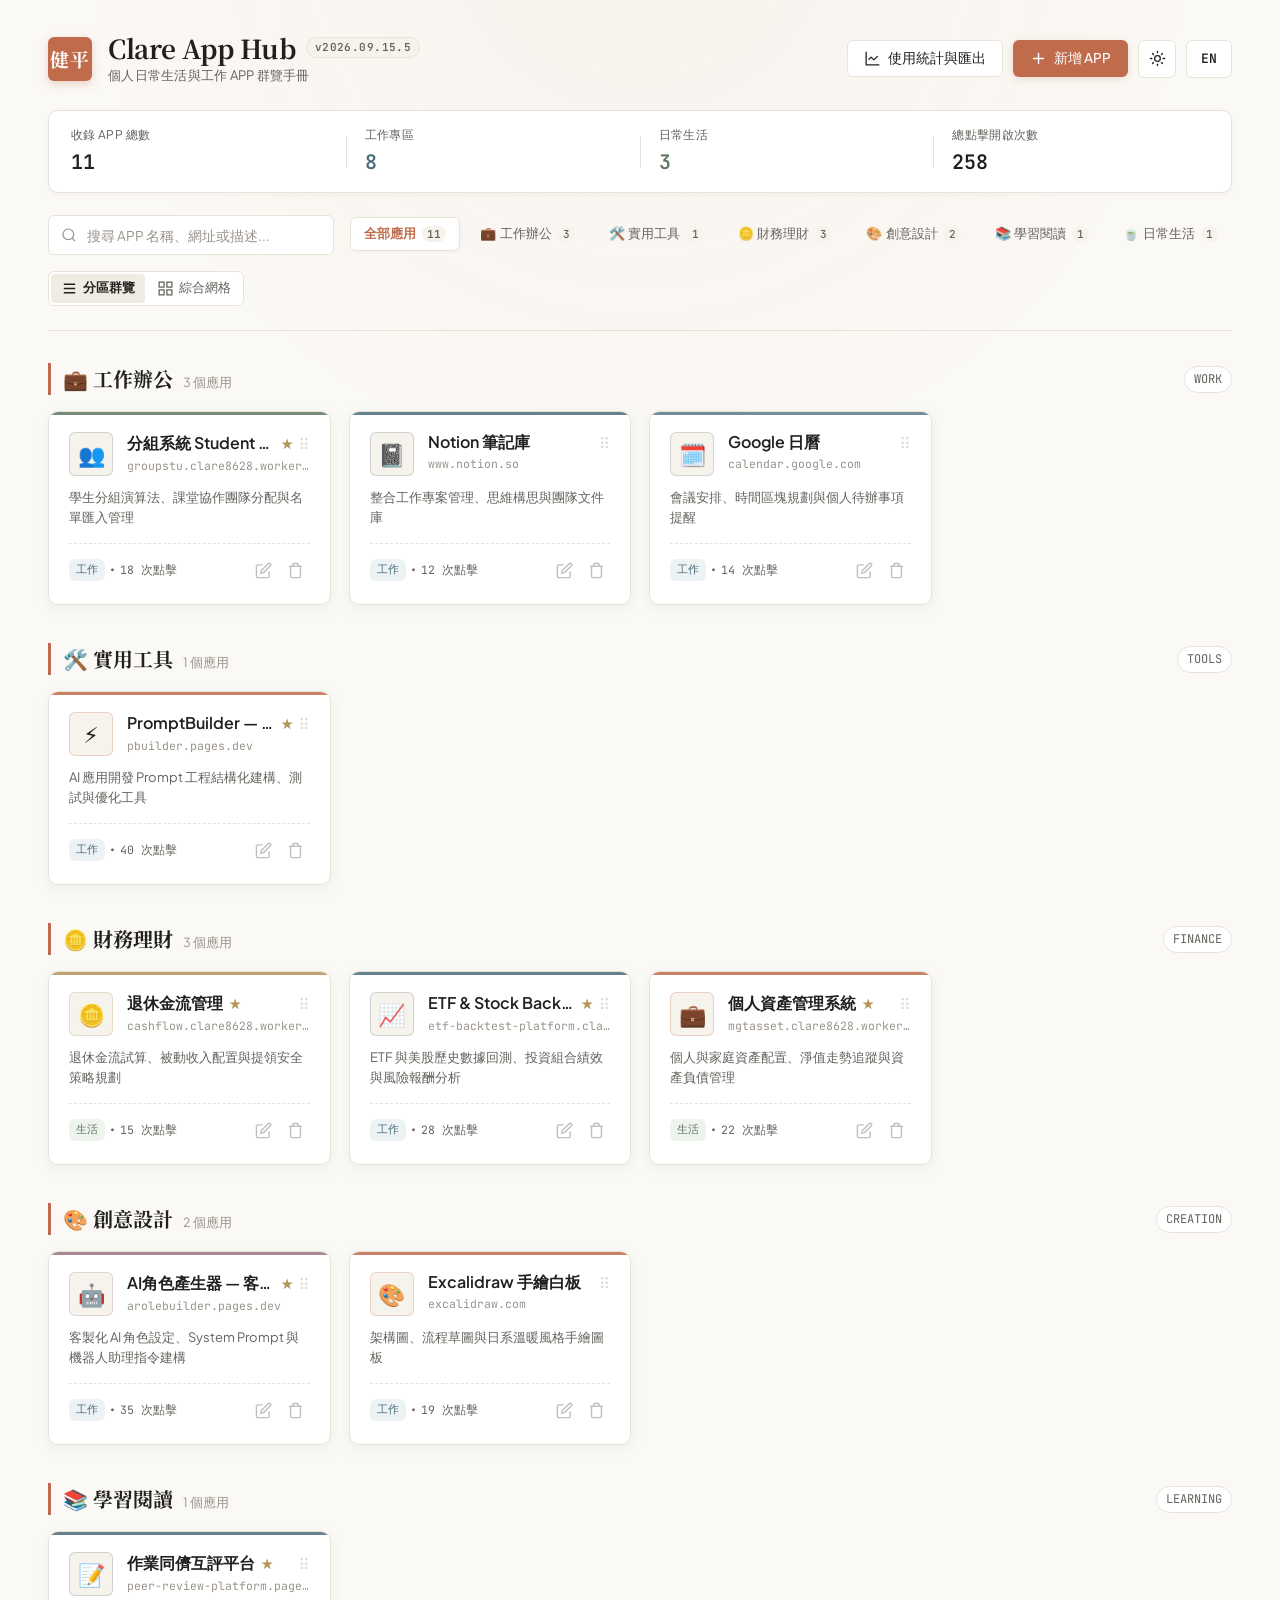
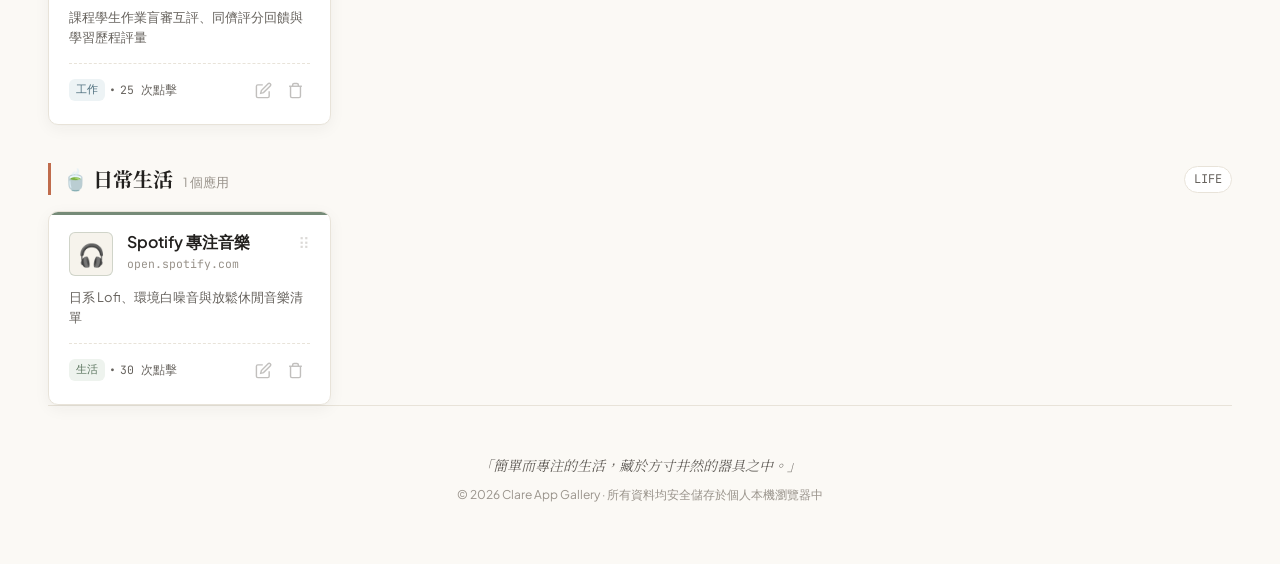
==== commit 77533d87: "feat: add versioning system with auto-bump on push" ====
--- a/index.html
+++ b/index.html
@@ -19,7 +19,10 @@
         <div class="brand-group">
           <span class="brand-stamp" aria-hidden="true">健平</span>
           <div class="brand-title-wrap">
-            <h1 class="brand-title" data-i18n="brandTitle">Clare App Hub</h1>
+            <div class="brand-title-row">
+              <h1 class="brand-title" data-i18n="brandTitle">Clare App Hub</h1>
+              <span id="appVersionBadge" class="version-badge">v2026.09.15.5</span>
+            </div>
             <p class="brand-subtitle" data-i18n="brandSubtitle">個人日常生活與工作 APP 群覽手冊</p>
           </div>
         </div>
--- a/style.css
+++ b/style.css
@@ -173,6 +173,13 @@
   transform: rotate(-3deg) scale(1.04);
 }
 
+.brand-title-row {
+  display: flex;
+  align-items: center;
+  gap: 10px;
+  flex-wrap: wrap;
+}
+
 .brand-title {
   font-family: var(--font-serif);
   font-size: 26px;
@@ -180,6 +187,29 @@
   letter-spacing: -0.01em;
   color: var(--text-main);
   line-height: 1.2;
+}
+
+.version-badge {
+  display: inline-flex;
+  align-items: center;
+  font-family: var(--font-mono);
+  font-size: 11px;
+  font-weight: 600;
+  padding: 2px 8px;
+  border-radius: var(--radius-full);
+  background-color: var(--bg-card-subtle);
+  color: var(--text-muted);
+  border: 1px solid var(--border-light);
+  letter-spacing: 0.04em;
+  line-height: 1.4;
+  user-select: none;
+  transition: all var(--transition-fast);
+}
+
+.version-badge:hover {
+  border-color: var(--color-terracotta);
+  color: var(--color-terracotta);
+  background-color: var(--color-terracotta-soft);
 }
 
 .brand-subtitle {
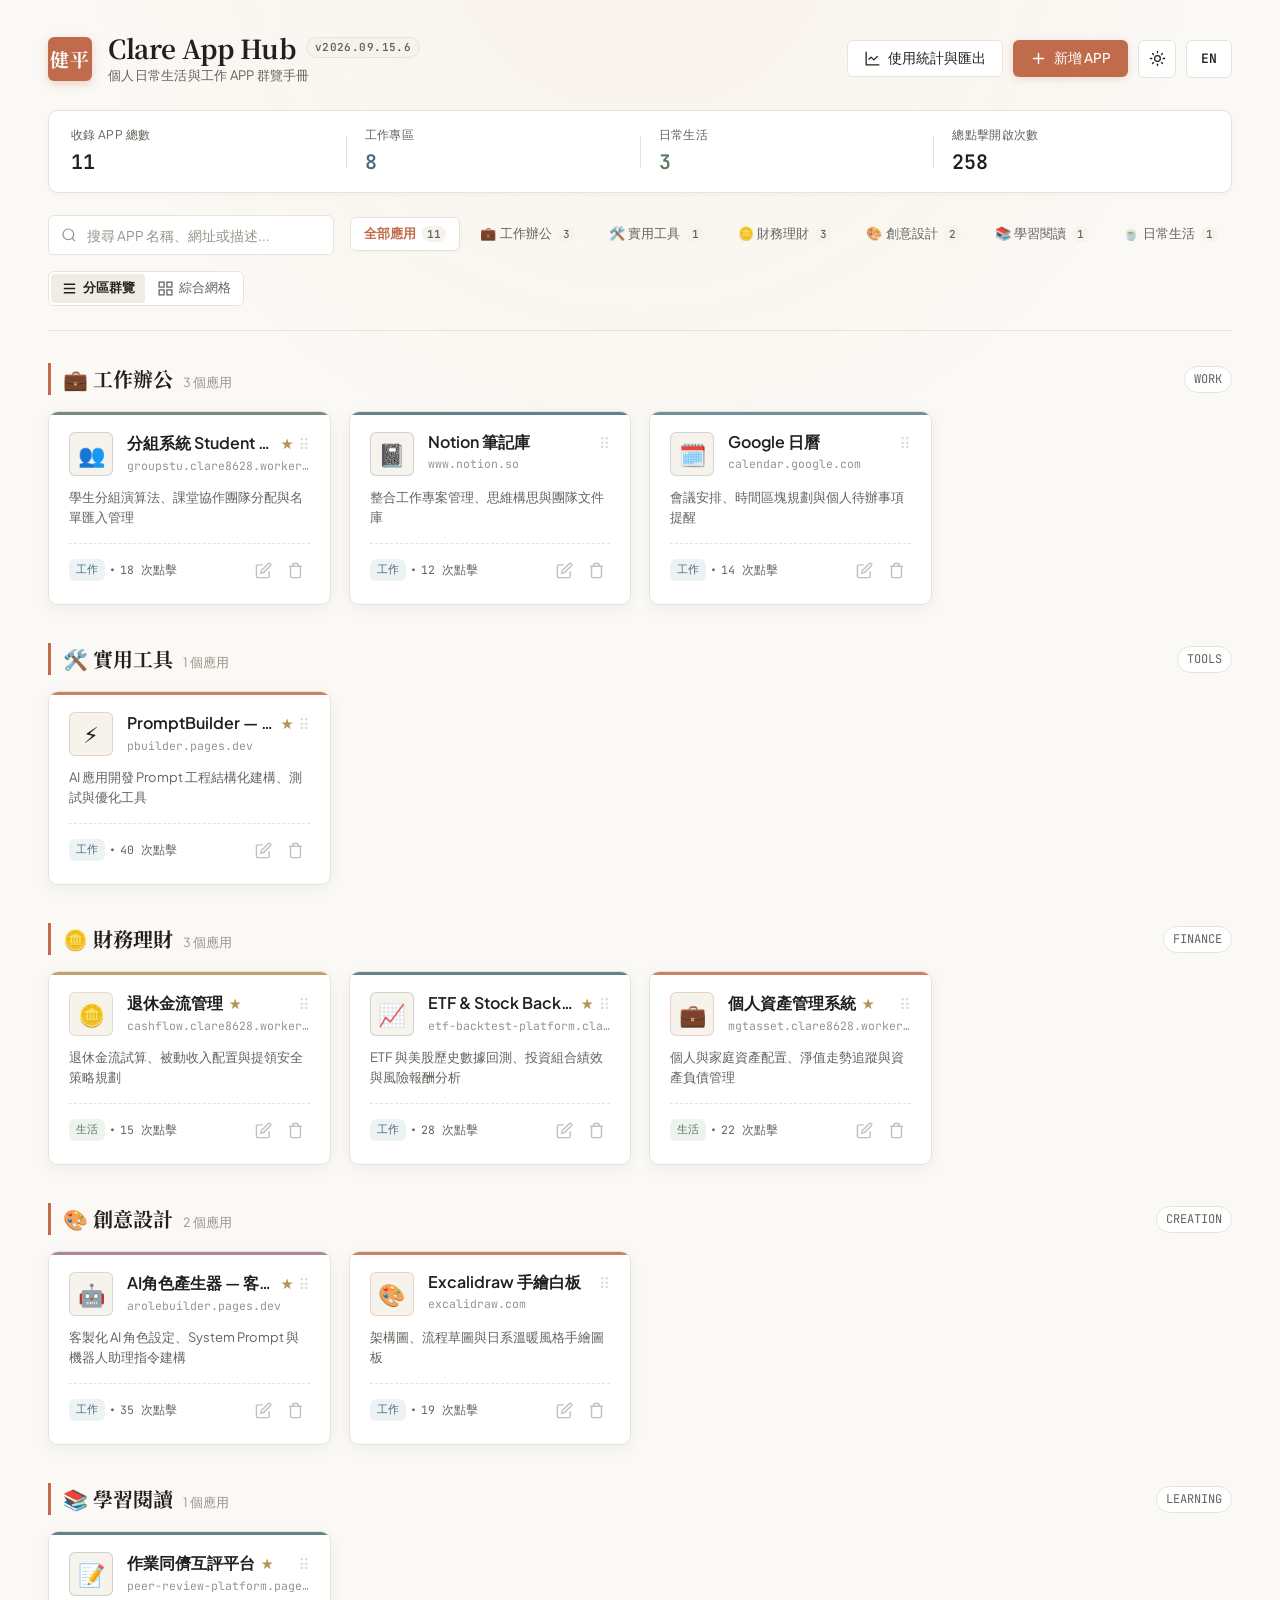
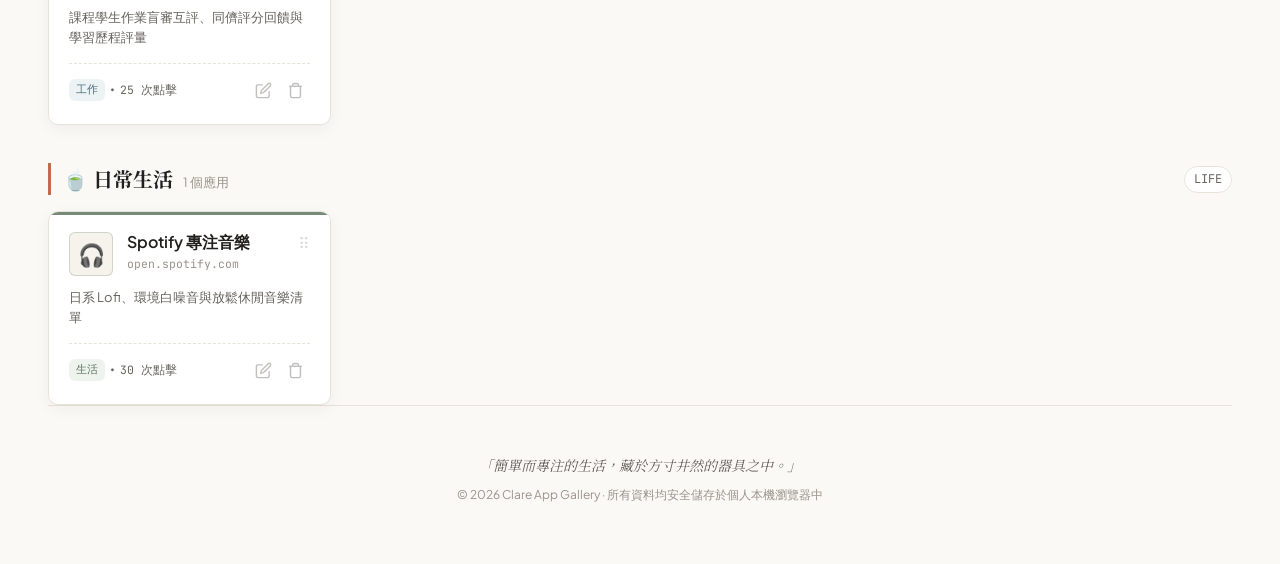
==== commit 90ba134a: "feat: implement Cloudflare D1 database and Worker REST API integration" ====
--- a/index.html
+++ b/index.html
@@ -21,7 +21,7 @@
           <div class="brand-title-wrap">
             <div class="brand-title-row">
               <h1 class="brand-title" data-i18n="brandTitle">Clare App Hub</h1>
-              <span id="appVersionBadge" class="version-badge">v2026.09.15.5</span>
+              <span id="appVersionBadge" class="version-badge">v2026.09.15.6</span>
             </div>
             <p class="brand-subtitle" data-i18n="brandSubtitle">個人日常生活與工作 APP 群覽手冊</p>
           </div>
